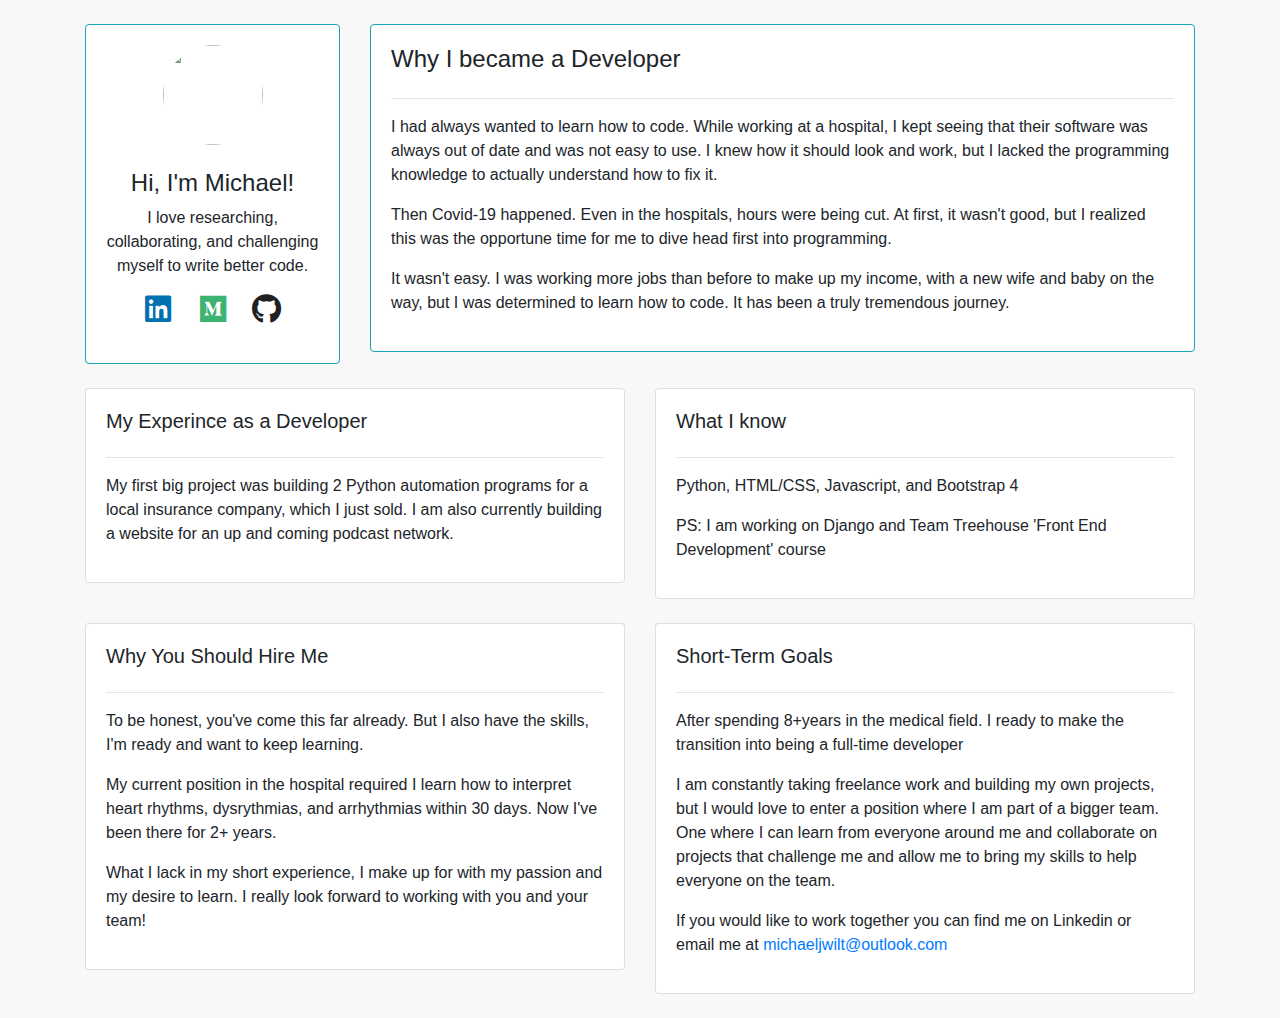
==== index.html @ 48145da3 "Initial Commit" ====
<!DOCTYPE html>
<html lang="en">

<html>

<head>
    <title>Michael Wilt</title>
    <link href="styles.css" rel="stylesheet" type="text/css">
    <link rel="stylesheet" href="https://stackpath.bootstrapcdn.com/bootstrap/4.3.1/css/bootstrap.min.css"
        integrity="sha384-ggOyR0iXCbMQv3Xipma34MD+dH/1fQ784/j6cY/iJTQUOhcWr7x9JvoRxT2MZw1T" crossorigin="anonymous">
    <link rel="stylesheet" href="https://cdnjs.cloudflare.com/ajax/libs/font-awesome/5.13.0/css/all.min.css">

</head>

<body>
    <br>
    <div class="container">
        <div class="row">
            <div class="col-md-3">
                <div class="card card-body h-10 border-info" id="profile-wrapper">
                    <img id="profile-pic" src="img/IMG_0558.jpg">
                    <br>
                    <h4>Hi, I'm Michael!</h4>
                    <p>I love researching, collaborating, and challenging myself to write better code.</p>
                    <ul class="social-links">
                        <a href="https://www.linkedin.com/in/michaeljwilt/" target="_blank"><i
                                class="fab fa-linkedin"></i></a>
                        <a href="https://medium.com/@michaeljwilt" target="_blank"><i class="fab fa-medium"></i></a>
                        <a href="https://github.com/michaeljwilt" target="_blank"><i class="fab fa-github"></i></a>
                    </ul>
                </div>
            </div>
            <div class="col-md-9">
                <div class="card card-body h-10 border-info">
                    <h4>Why I became a Developer</h4>
                    <hr>
                    <p>I had always wanted to learn how to code. While working at a hospital, I kept seeing that their
                        software was always out of date and was not easy to use. I knew how it should look and work, but
                        I lacked the programming knowledge to actually understand how to fix it.</p>

                    <p>Then Covid-19 happened. Even in the hospitals, hours were being cut. At first, it wasn't good,
                        but I realized this was the opportune time for me to dive head first into programming.</p>

                    <p>It wasn't easy. I was working more jobs than before to make up my income, with a new wife and
                        baby on the way, but I was determined to learn how to code. It has been a truly tremendous
                        journey. </p>
                </div>
            </div>
        </div>

        <br>
        <div class="row">
            <div class="col-md-6">
                <div class="card card-body h-10" id="box-color">
                    <h5>My Experince as a Developer</h5>
                    <hr>
                    <p>My first big project was building 2 Python automation programs for a local insurance company,
                        which I just sold. I am also currently building a website for an up and coming podcast network.
                    </p>
                </div>
            </div>
            <div class="col-md-6">
                <div class="card card-body h-10">
                    <h5>What I know</h5>
                    <hr>
                    <p>Python, HTML/CSS, Javascript, and Bootstrap 4</p>
                    <p>PS: I am working on Django and Team Treehouse 'Front End Development' course</p>
                </div>
            </div>
        </div>

        <br>
        <div class="row">
            <div class="col-md-6">
                <div class="card card-body h-10">
                    <h5>Why You Should Hire Me</h5>
                    <hr>
                    <p> To be honest, you've come this far already. But I also have the skills, I'm ready and want to
                        keep learning.</p>
                    <p> My current position in the hospital required I learn how to interpret heart rhythms,
                        dysrythmias, and arrhythmias within 30 days. Now I've been there for 2+ years.</p>
                    <p>What I lack in my short experience, I make up for with my passion and my desire to learn. I
                        really look forward to working with you and your team!</p>
                </div>
            </div>
            <div class="col-md-6">
                <div class="card card-body h-10">
                    <h5>Short-Term Goals</h5>
                    <hr>
                    <p> After spending 8+years in the medical field. I ready to make the transition into being a
                        full-time developer</p>
                    <p>I am constantly taking freelance work and building my own projects, but I would love to enter a
                        position where I am part of a bigger team. One where I can learn from everyone around me and
                        collaborate on projects that challenge me and allow me to bring my skills to help everyone on
                        the team.</p>
                    <p>If you would like to work together you can find me on Linkedin or email me at <a
                            href="mailto:michaeljwilt@outlook.com">michaeljwilt@outlook.com</a></p>
                </div>
            </div>
        </div>

        <br>
    </div>
</body>

</html>
---- styles.css ----
h3 {
    color:rgb(148, 148, 206);
}

body{
    background-color:#f8f8f8!important;
}

#profile-wrapper {
    text-align: center;
}

#profile-pic {
    width: 100px;
    height: 100px;
    border-radius: 50%;
    margin-left: auto;
    margin-right: auto;
    align-content: center;
}

ul {
    padding: 0;
    list-style-type: none;
}

.social-links ul, li {
    list-style-type: none;
    display: inline-block;
}

.social {
    width: 30px;
    height: 30px;
}


.fab {
  padding: 0;
  font-size: 30px;
  width: 50px;
  text-align: center;
  text-decoration: none;
}

.fa-linkedin {
  color: #0072b1;
}

.fa-medium {
  color: #3cb371;
}

.fa-github {
  color: #211F1F;
}
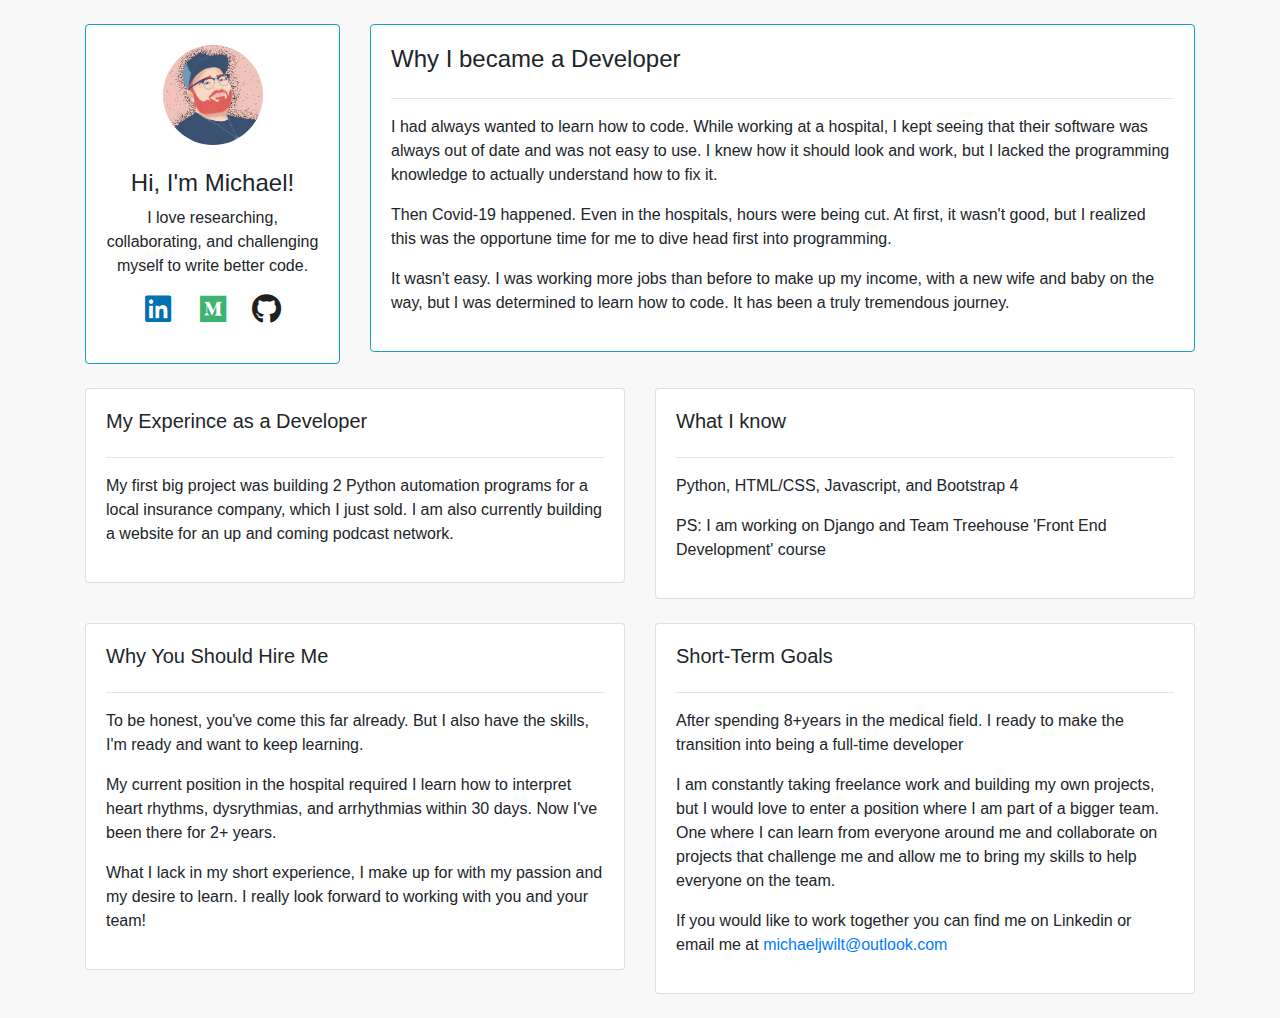
==== commit 5f67ff94: "Change html file name" ====
--- a/index.html
+++ b/index.html
@@ -5,6 +5,8 @@
 
 <head>
     <title>Michael Wilt</title>
+    <meta charset="UTF-8">
+    <meta name="viewport" content="width=device-width, initial-scale=1.0">
     <link href="styles.css" rel="stylesheet" type="text/css">
     <link rel="stylesheet" href="https://stackpath.bootstrapcdn.com/bootstrap/4.3.1/css/bootstrap.min.css"
         integrity="sha384-ggOyR0iXCbMQv3Xipma34MD+dH/1fQ784/j6cY/iJTQUOhcWr7x9JvoRxT2MZw1T" crossorigin="anonymous">
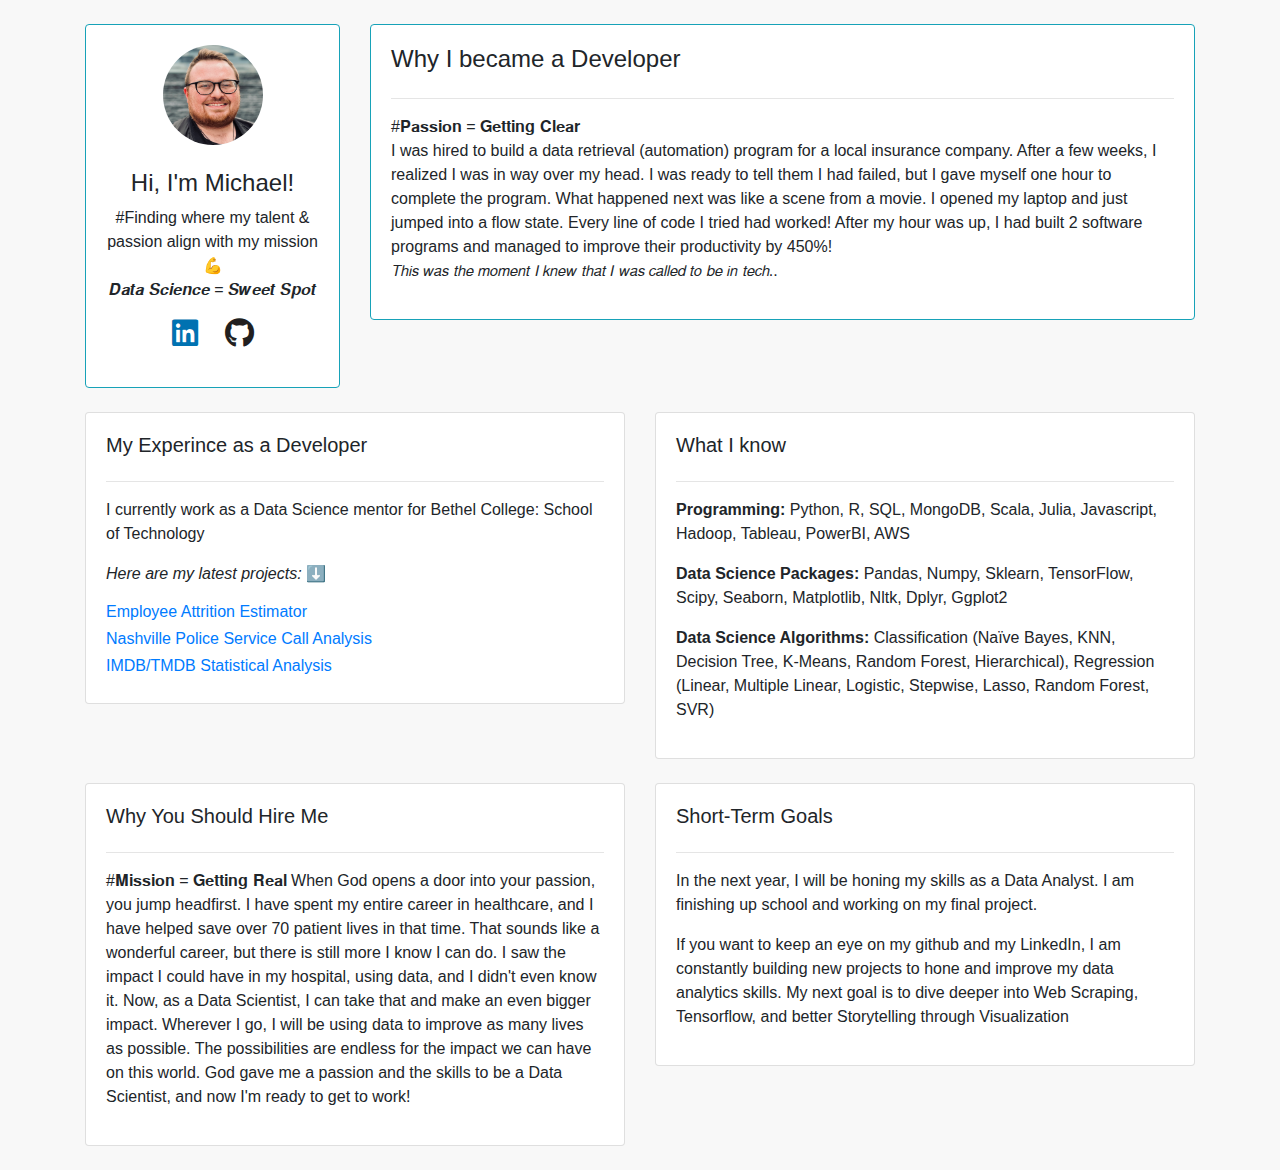
==== commit 5a1cd0c3: "Add files via upload" ====
--- a/index.html
+++ b/index.html
@@ -20,14 +20,15 @@
         <div class="row">
             <div class="col-md-3">
                 <div class="card card-body h-10 border-info" id="profile-wrapper">
-                    <img id="profile-pic" src="img/IMG_0558.jpg">
+                    <img id="profile-pic" src="img/IMG_1088c.jpg">
                     <br>
                     <h4>Hi, I'm Michael!</h4>
-                    <p>I love researching, collaborating, and challenging myself to write better code.</p>
+                    <p>#Finding where my talent & passion align with my mission💪<br> 
+                        𝑫𝒂𝒕𝒂 𝑺𝒄𝒊𝒆𝒏𝒄𝒆 = 𝑺𝒘𝒆𝒆𝒕 𝑺𝒑𝒐𝒕</p>
                     <ul class="social-links">
                         <a href="https://www.linkedin.com/in/michaeljwilt/" target="_blank"><i
                                 class="fab fa-linkedin"></i></a>
-                        <a href="https://medium.com/@michaeljwilt" target="_blank"><i class="fab fa-medium"></i></a>
+                        <!-- <a href="https://medium.com/@michaeljwilt" target="_blank"><i class="fab fa-medium"></i></a> -->
                         <a href="https://github.com/michaeljwilt" target="_blank"><i class="fab fa-github"></i></a>
                     </ul>
                 </div>
@@ -36,16 +37,17 @@
                 <div class="card card-body h-10 border-info">
                     <h4>Why I became a Developer</h4>
                     <hr>
-                    <p>I had always wanted to learn how to code. While working at a hospital, I kept seeing that their
-                        software was always out of date and was not easy to use. I knew how it should look and work, but
-                        I lacked the programming knowledge to actually understand how to fix it.</p>
+                    <p>#𝐏𝐚𝐬𝐬𝐢𝐨𝐧 = 𝐆𝐞𝐭𝐭𝐢𝐧𝐠 𝐂𝐥𝐞𝐚𝐫 <br>
+                        I was hired to build a data retrieval (automation) program for a local insurance company. After a few weeks, I realized I was in way over my head. I was ready to tell them I had failed, but I gave myself one hour to complete the program. What happened next was like a scene from a movie. I opened my laptop and just jumped into a flow state. Every line of code I tried had worked! After my hour was up, I had built 2 software programs and managed to improve their productivity by 450%!
+                        <br>
+                        𝘛𝘩𝘪𝘴 𝘸𝘢𝘴 𝘵𝘩𝘦 𝘮𝘰𝘮𝘦𝘯𝘵 𝘐 𝘬𝘯𝘦𝘸 𝘵𝘩𝘢𝘵 𝘐 𝘸𝘢𝘴 𝘤𝘢𝘭𝘭𝘦𝘥 𝘵𝘰 𝘣𝘦 𝘪𝘯 𝘵𝘦𝘤𝘩..</p>
 
-                    <p>Then Covid-19 happened. Even in the hospitals, hours were being cut. At first, it wasn't good,
+                    <!-- <p>Then Covid-19 happened. Even in the hospitals, hours were being cut. At first, it wasn't good,
                         but I realized this was the opportune time for me to dive head first into programming.</p>
 
                     <p>It wasn't easy. I was working more jobs than before to make up my income, with a new wife and
                         baby on the way, but I was determined to learn how to code. It has been a truly tremendous
-                        journey. </p>
+                        journey. </p> -->
                 </div>
             </div>
         </div>
@@ -56,17 +58,30 @@
                 <div class="card card-body h-10" id="box-color">
                     <h5>My Experince as a Developer</h5>
                     <hr>
-                    <p>My first big project was building 2 Python automation programs for a local insurance company,
-                        which I just sold. I am also currently building a website for an up and coming podcast network.
+                    <p>I currently work as a Data Science mentor for Bethel College: School of Technology
                     </p>
+                    <p><em>Here are my latest projects:</em> ⬇️
+                    </p>
+                    <h6><a href="https://github.com/michaeljwilt/employeeAttritionML"> Employee Attrition Estimator</a></h6>
+                    <!-- <ol>
+                        <li>Created a Machine Learning model that predicts employee attrition with an 82% accuracy rate</li>
+                        <li>Optimized Random Forest Regressors using hyperparameter tuning and feature importance in Python</li>
+                    </ol> -->
+                    <h6><a href="https://github.com/michaeljwilt/nashvillePolice"> Nashville Police Service Call Analysis</a></h6>
+                    <h6><a href="https://github.com/michaeljwilt/Hulu-DS-Project"> IMDB/TMDB Statistical Analysis</a></h6>
+                    <!-- <ol>
+                        <li>Determine effect of TMDB popularity and IMDB scores on the season length for Hulu tv shows</li>
+                        <li>Utilized R, Tableau, Jupyter Notebook - Pearson Correlations, Analysis of Variance and Assumption Testing</li>
+                    </ol> -->
                 </div>
             </div>
             <div class="col-md-6">
                 <div class="card card-body h-10">
                     <h5>What I know</h5>
                     <hr>
-                    <p>Python, HTML/CSS, Javascript, and Bootstrap 4</p>
-                    <p>PS: I am working on Django and Team Treehouse 'Front End Development' course</p>
+                    <p><b>Programming:</b> Python, R, SQL, MongoDB, Scala, Julia, Javascript, Hadoop, Tableau, PowerBI, AWS</p>
+                    <p><b>Data Science Packages:</b> Pandas, Numpy, Sklearn, TensorFlow, Scipy, Seaborn, Matplotlib, Nltk, Dplyr, Ggplot2</p>
+                    <p><b>Data Science Algorithms:</b> Classification (Naïve Bayes, KNN, Decision Tree, K-Means, Random Forest, Hierarchical), Regression (Linear, Multiple Linear, Logistic, Stepwise, Lasso, Random Forest, SVR)</p>
                 </div>
             </div>
         </div>
@@ -77,26 +92,27 @@
                 <div class="card card-body h-10">
                     <h5>Why You Should Hire Me</h5>
                     <hr>
-                    <p> To be honest, you've come this far already. But I also have the skills, I'm ready and want to
-                        keep learning.</p>
-                    <p> My current position in the hospital required I learn how to interpret heart rhythms,
-                        dysrythmias, and arrhythmias within 30 days. Now I've been there for 2+ years.</p>
-                    <p>What I lack in my short experience, I make up for with my passion and my desire to learn. I
-                        really look forward to working with you and your team!</p>
+                    <!-- <p> I absolutely love everything about Data Analytics! From cleaning to statistical modeling to model building</p> -->
+                    <p> #𝐌𝐢𝐬𝐬𝐢𝐨𝐧 = 𝐆𝐞𝐭𝐭𝐢𝐧𝐠 𝐑𝐞𝐚𝐥
+                        When God opens a door into your passion, you jump headfirst. I have spent my entire career in healthcare, 
+                        and I have helped save over 70 patient lives in that time. That sounds like a wonderful career, 
+                        but there is still more I know I can do. I saw the impact I could have in my hospital, 
+                        using data, and I didn't even know it. Now, as a Data Scientist, I can take that and make an even bigger impact. 
+                        Wherever I go, I will be using data to improve as many lives as possible. The possibilities are endless for 
+                        the impact we can have on this world. God gave me a passion and the skills to be a Data Scientist, 
+                        and now I'm ready to get to work!</p>
+                    <!-- <p>What I lack in my short experience, I make up for with my passion and my desire to learn. I -->
+                        <!-- really look forward to working with you and your team!</p> -->
                 </div>
             </div>
             <div class="col-md-6">
                 <div class="card card-body h-10">
                     <h5>Short-Term Goals</h5>
                     <hr>
-                    <p> After spending 8+years in the medical field. I ready to make the transition into being a
-                        full-time developer</p>
-                    <p>I am constantly taking freelance work and building my own projects, but I would love to enter a
-                        position where I am part of a bigger team. One where I can learn from everyone around me and
-                        collaborate on projects that challenge me and allow me to bring my skills to help everyone on
-                        the team.</p>
-                    <p>If you would like to work together you can find me on Linkedin or email me at <a
-                            href="mailto:michaeljwilt@outlook.com">michaeljwilt@outlook.com</a></p>
+                    <p>In the next year, I will be honing my skills as a Data Analyst. I am finishing up school and working on my final project.</p>
+                    <p>If you want to keep an eye on my github and my LinkedIn, I am constantly building new projects to hone and improve my data analytics skills. My next goal is to dive deeper into Web Scraping, Tensorflow, and better Storytelling through Visualization</p>
+                    <!-- <p>If you would like to work together you can find me on Linkedin or email me at <a
+                            href="mailto:michaeljwilt@outlook.com">michaeljwilt@outlook.com</a></p> -->
                 </div>
             </div>
         </div>
